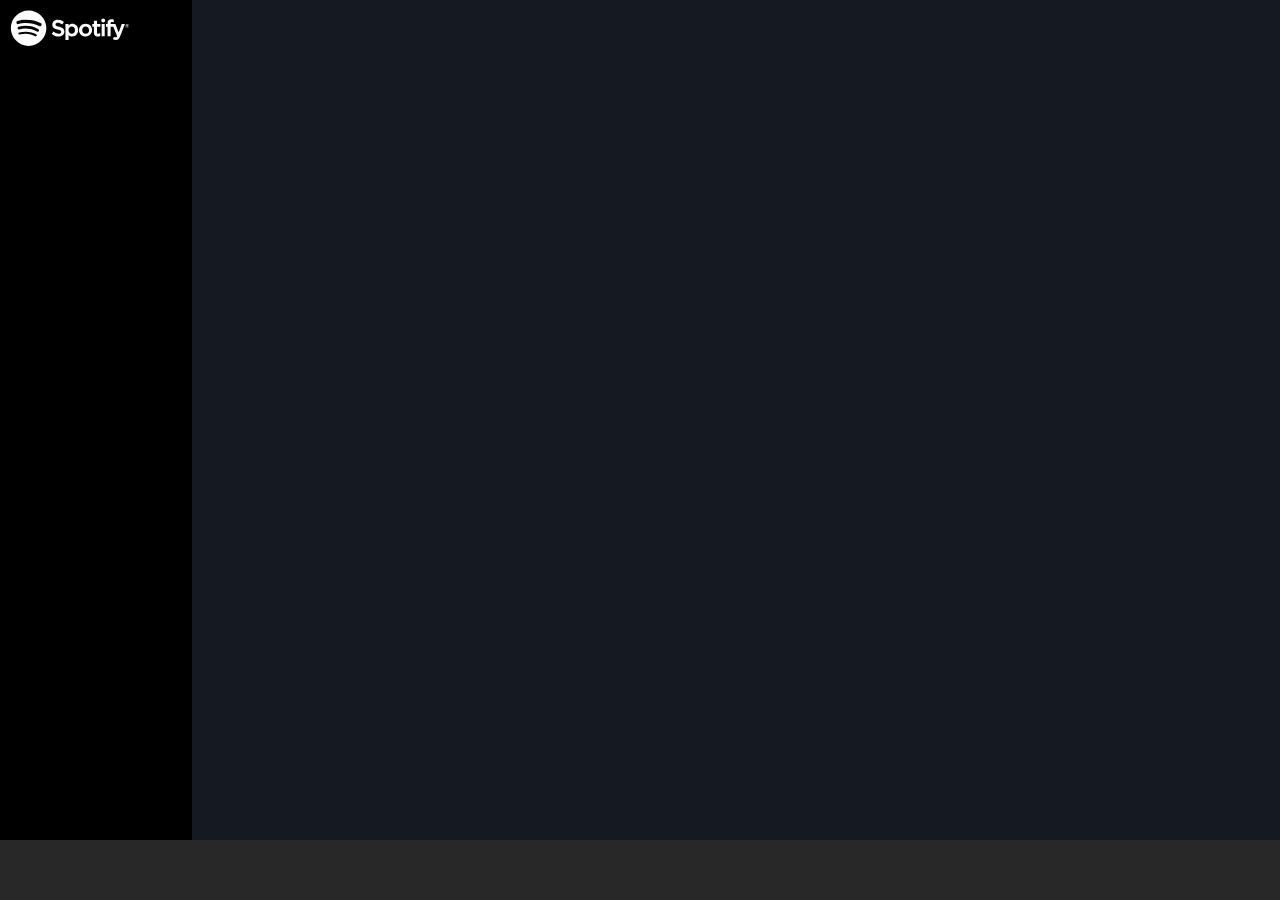
==== spotify/index.html @ ccfc7896 "Aggiunto struttura layout di base con il logo" ====
<!DOCTYPE html>
<html lang="en">
<head>
    <meta charset="UTF-8">
    <meta http-equiv="X-UA-Compatible" content="IE=edge">
    <meta name="viewport" content="width=device-width, initial-scale=1.0">
    <title>Spotify</title>
    <link rel="stylesheet" href="css/spotifywebResponsive.css">
    <link rel="stylesheet" href="css/style.css">
</head>
<body>
    <main>
        <aside class="side-bar">
            <!-- logo principale  -->
            <div class="logo">
                <img src="img/logo.svg" alt="Logo Spotify">
            <div>
            
        </aside>
        <section class="section-container"></section>

    </main>
    <footer></footer>
</body>
</html>
---- spotify/css/style.css ----
/* reset  */
* {
    margin: 0;
    padding: 0;
    box-sizing: border-box;
}
/* main  */
main {
    display: flex;
    height: calc(100vh - 60px);
}

/* side-bar laterale */
.side-bar {
    width: 15%;
    background-color: black;
    overflow-y: auto;
    padding: 10px;
}

.logo {
    width: 120px;
}

/* contenitore album */
.section-container {
    width: 85%;
    background-color: #141922;
}

/* footer  */
footer {
    display: flex;
    background-color: #282828;
    height: 60px;
}
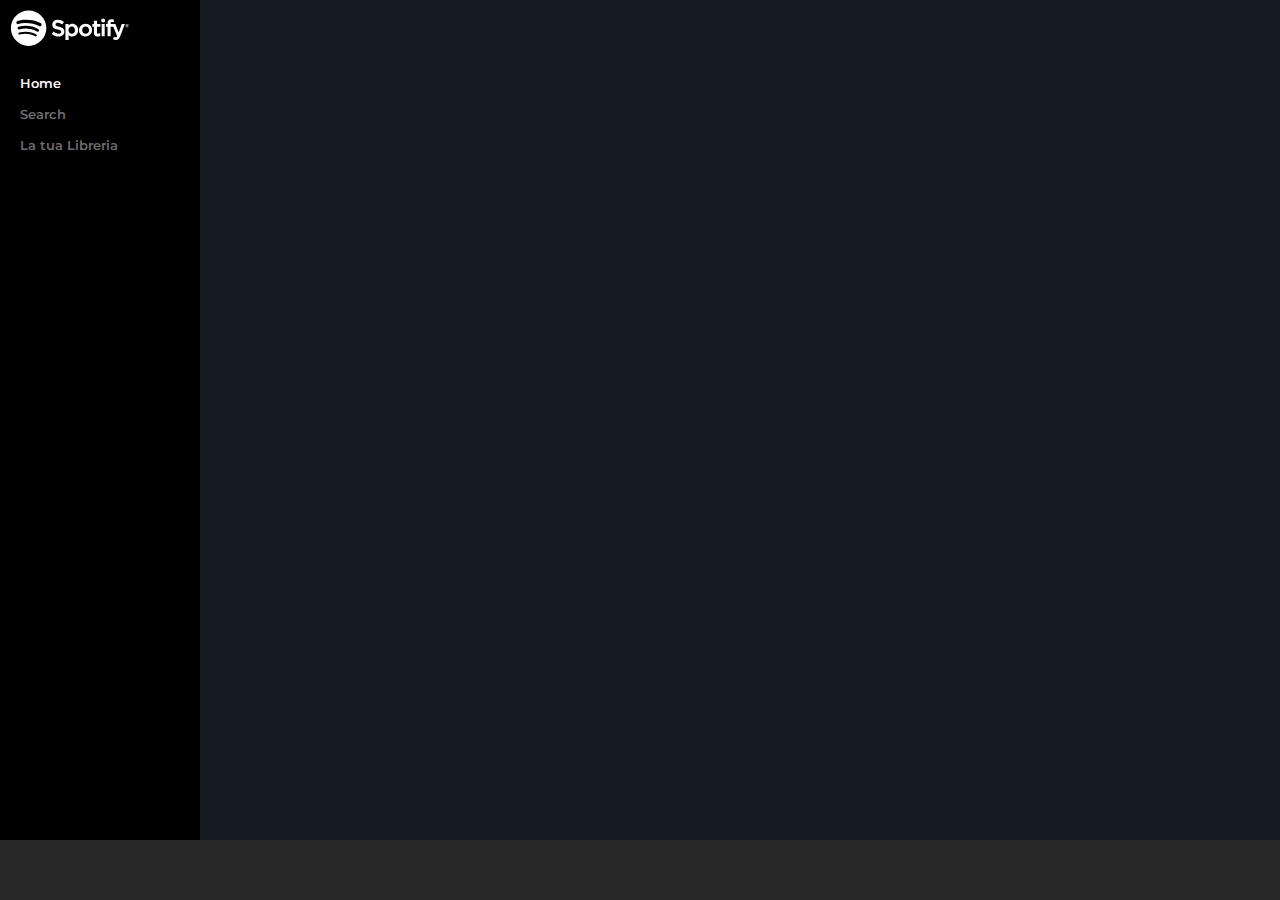
==== commit 6352abc6: "Aggiunto menu nav nella side bar" ====
--- a/spotify/index.html
+++ b/spotify/index.html
@@ -5,6 +5,12 @@
     <meta http-equiv="X-UA-Compatible" content="IE=edge">
     <meta name="viewport" content="width=device-width, initial-scale=1.0">
     <title>Spotify</title>
+    <!-- Google font  -->
+    <link rel="preconnect" href="https://fonts.googleapis.com">
+    <link rel="preconnect" href="https://fonts.gstatic.com" crossorigin>
+    <link href="https://fonts.googleapis.com/css2?family=Montserrat:wght@300;400;500;600;700&display=swap" rel="stylesheet">
+    <!-- fontawesome  -->
+    <link rel="stylesheet" href="https://cdnjs.cloudflare.com/ajax/libs/font-awesome/5.15.3/css/all.min.css" integrity="sha512-iBBXm8fW90+nuLcSKlbmrPcLa0OT92xO1BIsZ+ywDWZCvqsWgccV3gFoRBv0z+8dLJgyAHIhR35VZc2oM/gI1w==" crossorigin="anonymous" referrerpolicy="no-referrer" />
     <link rel="stylesheet" href="css/spotifywebResponsive.css">
     <link rel="stylesheet" href="css/style.css">
 </head>
@@ -15,6 +21,46 @@
             <div class="logo">
                 <img src="img/logo.svg" alt="Logo Spotify">
             <div>
+            <nav>
+                <ul class="margin-top-25">
+                    <li class="margin-top-15">
+                        <a href="#">
+                            <i class="icone-bianche fas fa-home"></i>
+                            <span class="scritte-bianche">Home</span>    
+                        </a>
+                    </li>
+                    <li class="testo-grigio margin-top-15">
+                        <a href="#">
+                            <i class="fas fa-search"></i>
+                            Search
+                        </a>
+                    </li>
+                    <li class="testo-grigio margin-top-15">  
+                        <a href="#">
+                            <i class="fas fa-inbox"></i>
+                            La tua Libreria
+                        </a>
+                    </li>
+                </ul>
+            </nav>
+
+
+
+            <!-- <div class="logo">
+                <img src="img/logo.svg" alt="Logo Spotify">
+            <div>
+            <div class="margin-top">
+                <i class="icone-bianche fas fa-home"></i>
+                <span class="scritte-bianche">Home</span>    
+            </div>
+            <div class="testo-grigio margin-top">
+                <i class="fas fa-search"></i>
+                Search
+            </div>
+            <div class="testo-grigio margin-top">
+                <i class="fas fa-inbox"></i>
+                La tua Libreria
+            </div> -->
             
         </aside>
         <section class="section-container"></section>
--- a/spotify/css/style.css
+++ b/spotify/css/style.css
@@ -3,6 +3,32 @@
     margin: 0;
     padding: 0;
     box-sizing: border-box;
+}
+
+/* common  */
+body {
+    font-family: 'Montserrat', sans-serif;
+    font-weight: 600;
+}
+
+.scritte-bianche {
+    color: #F9F9F9;
+}
+
+.icone-bianche {
+    color: #D2D2D2;
+}
+
+.testo-grigio {
+    color: #6E6E6E;
+}
+
+.margin-top-15 {
+    margin-top: 15px;
+}
+
+.margin-top-25 {
+    margin-top: 25px;
 }
 /* main  */
 main {
@@ -12,7 +38,7 @@
 
 /* side-bar laterale */
 .side-bar {
-    width: 15%;
+    width: 200px;
     background-color: black;
     overflow-y: auto;
     padding: 10px;
@@ -22,9 +48,22 @@
     width: 120px;
 }
 
+ul li {
+    list-style: none;
+    text-indent: -10px;
+    padding-left: 20px;
+    font-size: 13px;
+}
+
+ul li a {
+    text-decoration: none;
+    color: #6E6E6E;
+
+}
+
 /* contenitore album */
 .section-container {
-    width: 85%;
+    flex-grow: 1;
     background-color: #141922;
 }
 
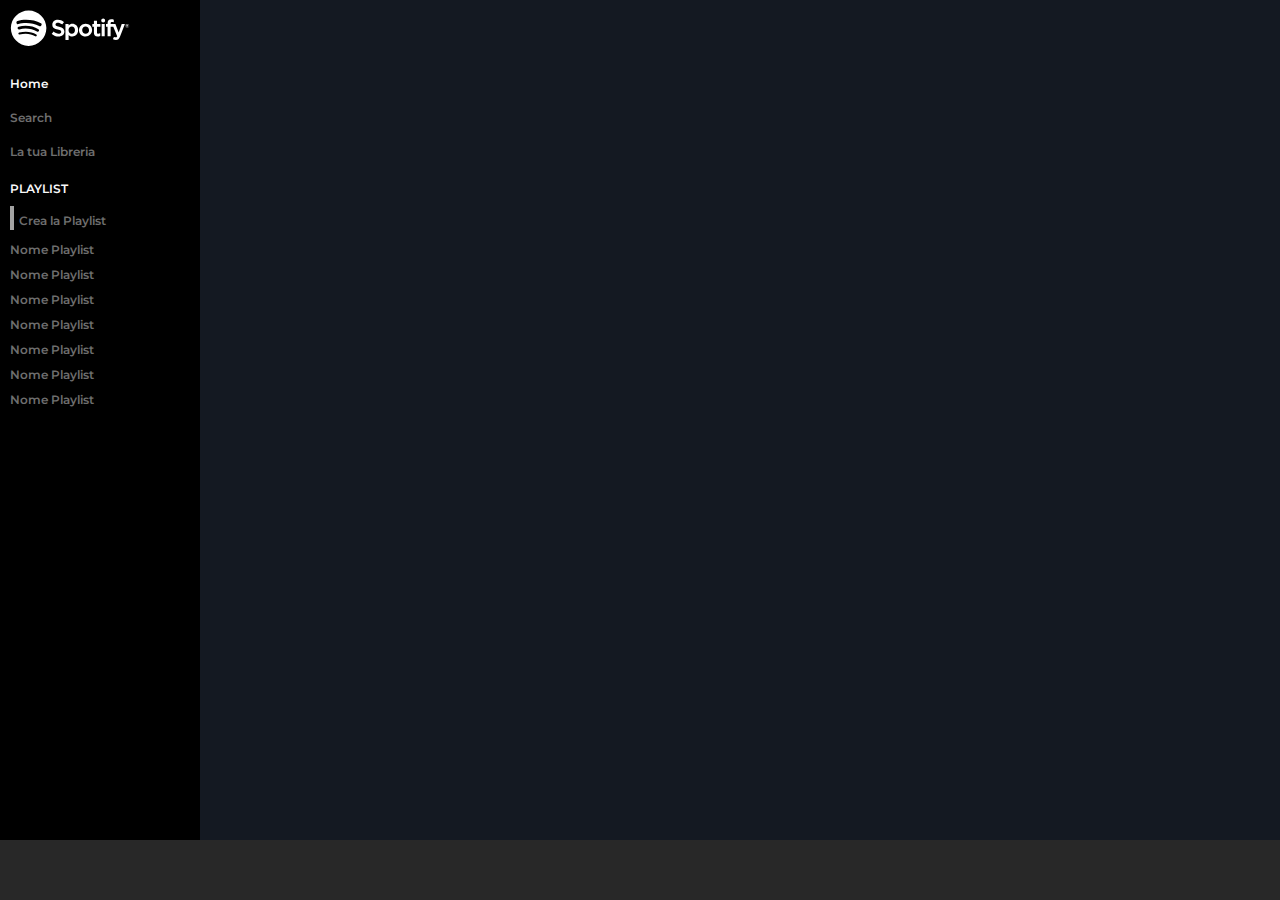
==== commit 94c65883: "Aggiunto sidebar laterale" ====
--- a/spotify/index.html
+++ b/spotify/index.html
@@ -20,51 +20,49 @@
             <!-- logo principale  -->
             <div class="logo">
                 <img src="img/logo.svg" alt="Logo Spotify">
-            <div>
+            </div>
             <nav>
-                <ul class="margin-top-25">
-                    <li class="margin-top-15">
+                <ul class="margin-top-20">
+                    <li>
                         <a href="#">
                             <i class="icone-bianche fas fa-home"></i>
-                            <span class="scritte-bianche">Home</span>    
+                            <span class="testo-bianco">Home</span>    
                         </a>
                     </li>
-                    <li class="testo-grigio margin-top-15">
+                    <li>
                         <a href="#">
                             <i class="fas fa-search"></i>
                             Search
                         </a>
                     </li>
-                    <li class="testo-grigio margin-top-15">  
+                    <li>  
                         <a href="#">
                             <i class="fas fa-inbox"></i>
                             La tua Libreria
                         </a>
                     </li>
                 </ul>
-            </nav>
-
-
-
-            <!-- <div class="logo">
-                <img src="img/logo.svg" alt="Logo Spotify">
-            <div>
-            <div class="margin-top">
-                <i class="icone-bianche fas fa-home"></i>
-                <span class="scritte-bianche">Home</span>    
-            </div>
-            <div class="testo-grigio margin-top">
-                <i class="fas fa-search"></i>
-                Search
-            </div>
-            <div class="testo-grigio margin-top">
-                <i class="fas fa-inbox"></i>
-                La tua Libreria
-            </div> -->
-            
+                <div class="testo-bianco margin-top-20 margin-bottom-10">PLAYLIST</div>
+                    <a href="#">
+                        <span class="plus-box">
+                            <i class="fas fa-plus"></i>
+                        </span>
+                    </a>
+                    <a href="#">
+                        <span>Crea la Playlist</span>
+                    </a>
+                    <ul>
+                        <li><a href="#">Nome Playlist</a></li>
+                        <li><a href="#">Nome Playlist</a></li>
+                        <li><a href="#">Nome Playlist</a></li>
+                        <li><a href="#">Nome Playlist</a></li>
+                        <li><a href="#">Nome Playlist</a></li>
+                        <li><a href="#">Nome Playlist</a></li>
+                        <li><a href="#">Nome Playlist</a></li>
+                    </ul>
+            </nav>  
         </aside>
         <section class="section-container"></section>
-
     </main>
     <footer></footer>
 </body>
--- a/spotify/css/style.css
+++ b/spotify/css/style.css
@@ -9,9 +9,11 @@
 body {
     font-family: 'Montserrat', sans-serif;
     font-weight: 600;
+    font-size: 12px;
+    color: #6E6E6E;
 }
 
-.scritte-bianche {
+.testo-bianco {
     color: #F9F9F9;
 }
 
@@ -19,16 +21,20 @@
     color: #D2D2D2;
 }
 
-.testo-grigio {
-    color: #6E6E6E;
+i {
+    font-size: 20px;
+}
+
+.margin-bottom-10 {
+    margin-bottom: 10px;
 }
 
 .margin-top-15 {
     margin-top: 15px;
 }
 
-.margin-top-25 {
-    margin-top: 25px;
+.margin-top-20 {
+    margin-top: 20px;
 }
 /* main  */
 main {
@@ -36,7 +42,7 @@
     height: calc(100vh - 60px);
 }
 
-/* side-bar laterale */
+/* sidebar laterale */
 .side-bar {
     width: 200px;
     background-color: black;
@@ -48,17 +54,31 @@
     width: 120px;
 }
 
+/* nav  */
 ul li {
     list-style: none;
-    text-indent: -10px;
-    padding-left: 20px;
-    font-size: 13px;
+    margin-top: 10px;
 }
 
-ul li a {
+a {
     text-decoration: none;
     color: #6E6E6E;
+}
 
+/* nav playlist  */
+
+ul:last-child li {
+    padding: 0px;
+}
+
+.plus-box {
+    color: black;
+    background-color: #A3A3A3;
+    font-size: 15px;
+    text-align: center;
+    line-height: 25px;
+    padding: 4px 0 1px 4px;
+    margin-right: 5px;
 }
 
 /* contenitore album */
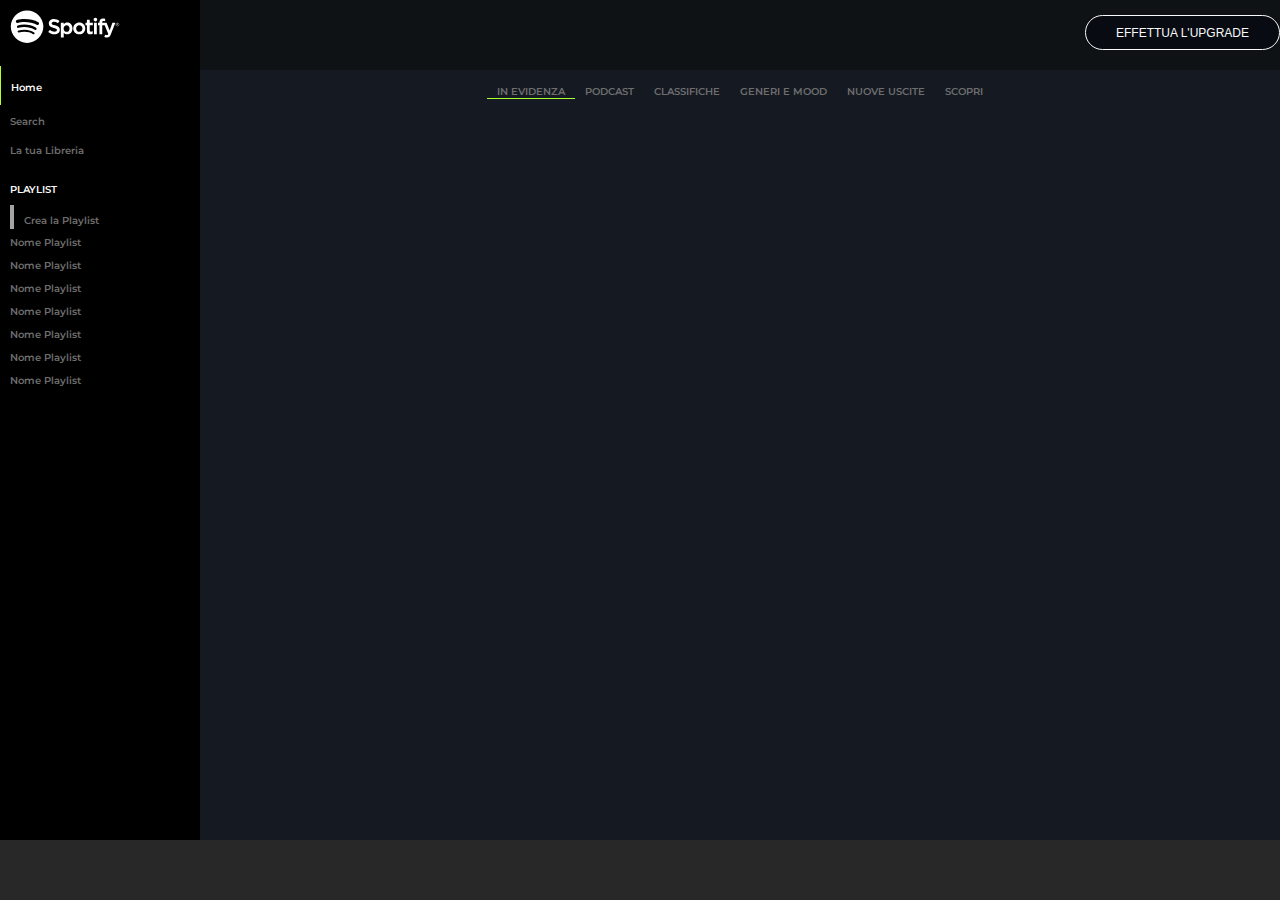
==== commit 744461b0: "Aggiunto menu nav album" ====
--- a/spotify/index.html
+++ b/spotify/index.html
@@ -16,14 +16,14 @@
 </head>
 <body>
     <main>
-        <aside class="side-bar">
+        <aside class="sidebar">
             <!-- logo principale  -->
             <div class="logo">
                 <img src="img/logo.svg" alt="Logo Spotify">
             </div>
             <nav>
                 <ul class="margin-top-20">
-                    <li>
+                    <li id="verde">
                         <a href="#">
                             <i class="icone-bianche fas fa-home"></i>
                             <span class="testo-bianco">Home</span>    
@@ -42,27 +42,39 @@
                         </a>
                     </li>
                 </ul>
-                <div class="testo-bianco margin-top-20 margin-bottom-10">PLAYLIST</div>
-                    <a href="#">
-                        <span class="plus-box">
+                <div class="padding-10 testo-bianco margin-top-10">PLAYLIST</div>
+                <a href="#">
+                        <span class="padding-10 plus-box">
                             <i class="fas fa-plus"></i>
-                        </span>
-                    </a>
-                    <a href="#">
-                        <span>Crea la Playlist</span>
-                    </a>
-                    <ul>
-                        <li><a href="#">Nome Playlist</a></li>
-                        <li><a href="#">Nome Playlist</a></li>
-                        <li><a href="#">Nome Playlist</a></li>
-                        <li><a href="#">Nome Playlist</a></li>
-                        <li><a href="#">Nome Playlist</a></li>
-                        <li><a href="#">Nome Playlist</a></li>
-                        <li><a href="#">Nome Playlist</a></li>
-                    </ul>
+                    </span>
+                </a>
+                <a href="#">
+                     <span>Crea la Playlist</span>
+                </a>
+                <ul>
+                    <li><a href="#">Nome Playlist</a></li>
+                    <li><a href="#">Nome Playlist</a></li>
+                    <li><a href="#">Nome Playlist</a></li>
+                    <li><a href="#">Nome Playlist</a></li>
+                    <li><a href="#">Nome Playlist</a></li>
+                    <li><a href="#">Nome Playlist</a></li>
+                    <li><a href="#">Nome Playlist</a></li>
+                </ul>
             </nav>  
         </aside>
-        <section class="section-container"></section>
+        <section class="album-container">
+            <div class="top-bar">
+                <button class="upgrade-button margin-top-15"><a href="">EFFETTUA L'UPGRADE</a></button>
+            </div>
+            <ul>
+                    <li><a href="">IN EVIDENZA</a></li>
+                    <li><a href="">PODCAST</a></li>
+                    <li><a href="">CLASSIFICHE</a></li>
+                    <li><a href="">GENERI E MOOD</a></li>
+                    <li><a href="">NUOVE USCITE</a></li>
+                    <li><a href="">SCOPRI</a></li>
+            </ul>
+        </section>
     </main>
     <footer></footer>
 </body>
--- a/spotify/css/style.css
+++ b/spotify/css/style.css
@@ -9,7 +9,7 @@
 body {
     font-family: 'Montserrat', sans-serif;
     font-weight: 600;
-    font-size: 12px;
+    font-size: 10px;
     color: #6E6E6E;
 }
 
@@ -22,19 +22,26 @@
 }
 
 i {
-    font-size: 20px;
+    font-size: 15px;
 }
 
 .margin-bottom-10 {
     margin-bottom: 10px;
 }
 
+.margin-top-10 {
+    margin-top: 10px;
+}
 .margin-top-15 {
     margin-top: 15px;
 }
 
 .margin-top-20 {
     margin-top: 20px;
+}
+
+.padding-10 {
+    padding: 10px;
 }
 /* main  */
 main {
@@ -43,21 +50,23 @@
 }
 
 /* sidebar laterale */
-.side-bar {
+.sidebar {
     width: 200px;
     background-color: black;
     overflow-y: auto;
-    padding: 10px;
 }
 
 .logo {
     width: 120px;
+    padding: 10px 0 0 10px;
 }
 
 /* nav  */
-ul li {
+#verde {
     list-style: none;
     margin-top: 10px;
+    padding: 10px;
+    border-left: 1px solid #ADFF2E;
 }
 
 a {
@@ -65,11 +74,11 @@
     color: #6E6E6E;
 }
 
+ul li {
+    padding: 5px 10px;
+}
+
 /* nav playlist  */
-
-ul:last-child li {
-    padding: 0px;
-}
 
 .plus-box {
     color: black;
@@ -78,13 +87,48 @@
     text-align: center;
     line-height: 25px;
     padding: 4px 0 1px 4px;
-    margin-right: 5px;
+    margin: 0 10px;
 }
 
 /* contenitore album */
-.section-container {
+.album-container {
     flex-grow: 1;
     background-color: #141922;
+}
+
+.top-bar {
+    width: 100%;
+    height: 70px;
+    background-color: rgba(8, 11, 8, 0.5);
+    text-align: right;
+}
+
+.upgrade-button {
+    height: 35px;
+    border: 1px solid #F9F9F9;
+    border-radius: 25px;
+    padding: 0 30px;
+    background-color: #080B12;
+    font-size: 12px;
+}
+
+.upgrade-button a {
+    color: #F9F9F9;
+}
+
+.album-container ul {
+    display: flex;
+    justify-content: center;
+}
+
+.album-container ul li {
+    padding: 0 10px;
+    margin-top: 15px;
+    list-style: none;
+}
+
+.album-container ul li:first-child {
+    border-bottom: 1px solid #ADFF2E;
 }
 
 /* footer  */
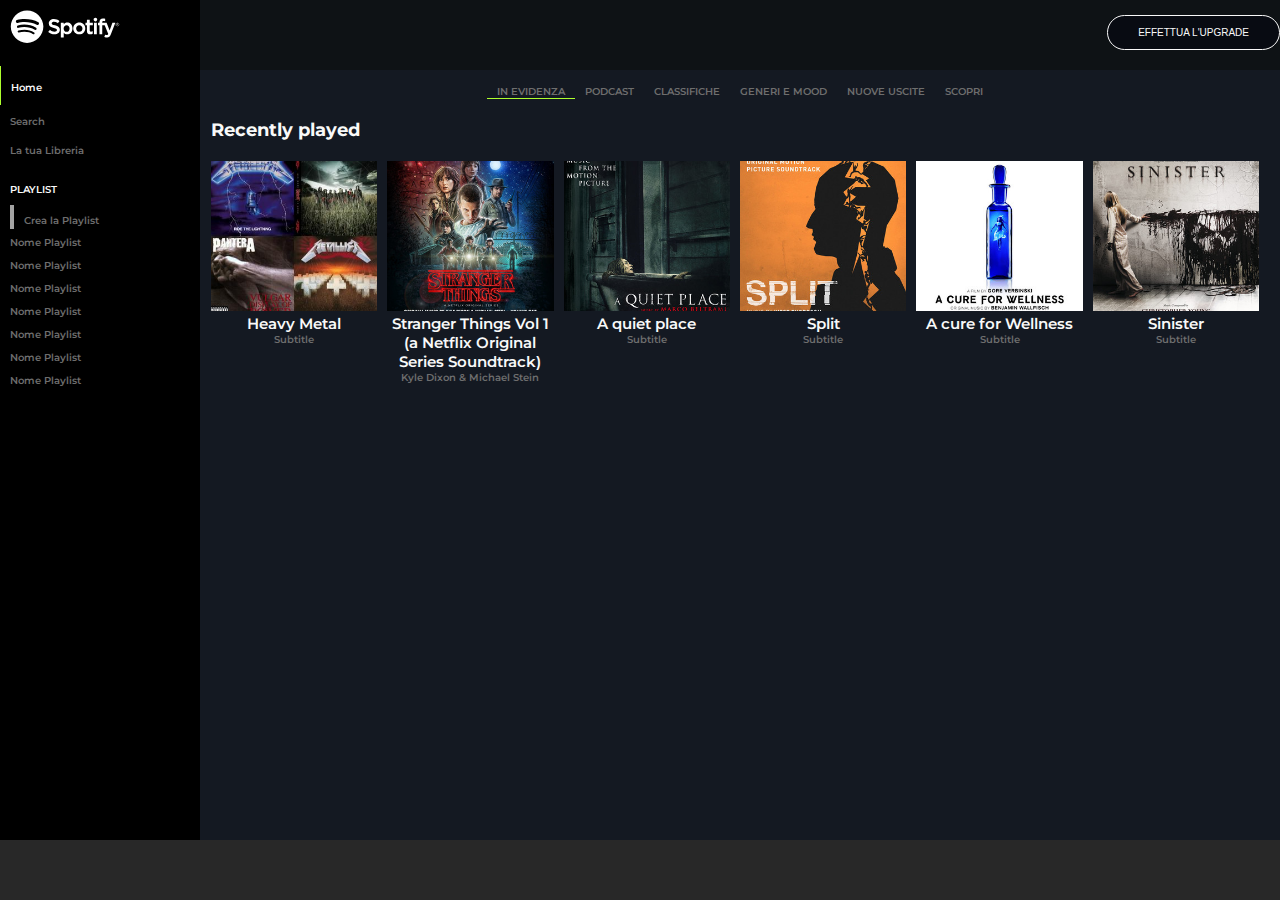
==== commit 3d65e04d: "Aggiunto sezione Recently Played" ====
--- a/spotify/index.html
+++ b/spotify/index.html
@@ -62,7 +62,10 @@
                 </ul>
             </nav>  
         </aside>
+
+        <!-- sezione album  -->
         <section class="album-container">
+
             <div class="top-bar">
                 <button class="upgrade-button margin-top-15"><a href="">EFFETTUA L'UPGRADE</a></button>
             </div>
@@ -74,6 +77,51 @@
                     <li><a href="">NUOVE USCITE</a></li>
                     <li><a href="">SCOPRI</a></li>
             </ul>
+
+
+            <div class="sezione-album">
+
+                <h2 class="testo-bianco">Recently played</h2>
+
+                <div class="recently-played">
+
+                    
+                    <div class="col-1">
+                        <img src="img/metal_lifting.jpg" alt="Metal">
+                        <p class="testo-bianco album-title">Heavy Metal</p>
+                        <p>Subtitle</p>
+                    </div>
+
+                    <div class="col-2">
+                        <img src="img/stranger.jpeg" alt="Stranger Things">
+                        <p class="testo-bianco album-title">Stranger Things Vol 1 (a Netflix Original Series Soundtrack)</p>
+                        <p>Kyle Dixon & Michael Stein</p>
+                    </div>
+
+                    <div class="col-3">
+                        <img src="img/aquietplace.jpeg" alt="A quiet place">
+                        <p class="testo-bianco album-title">A quiet place</p>
+                        <p>Subtitle</p>
+                    </div>
+                    
+                    <div class="col-4">
+                        <img src="img/split.jpeg" alt="Split">
+                        <p class="testo-bianco album-title">Split</p>
+                        <p>Subtitle</p>
+                    </div>
+                    <div class="col-5">
+                        <img src="img/cure.jpeg" alt="Wellness">
+                        <p class="testo-bianco album-title">A cure for Wellness</p>
+                        <p>Subtitle</p>
+                    </div>
+                    <div class="col-6">
+                        <img src="img/sinister.jpeg" alt="Sinister">
+                        <p class="testo-bianco album-title">Sinister</p>
+                        <p>Subtitle</p>
+                    </div>
+                </div>
+                
+            </div>
         </section>
     </main>
     <footer></footer>
--- a/spotify/css/style.css
+++ b/spotify/css/style.css
@@ -11,6 +11,11 @@
     font-weight: 600;
     font-size: 10px;
     color: #6E6E6E;
+}
+
+h2 {
+    font-size: 18px;
+    margin-bottom: 20px;
 }
 
 .testo-bianco {
@@ -51,7 +56,7 @@
 
 /* sidebar laterale */
 .sidebar {
-    width: 200px;
+    min-width: 200px;
     background-color: black;
     overflow-y: auto;
 }
@@ -92,8 +97,10 @@
 
 /* contenitore album */
 .album-container {
-    flex-grow: 1;
+    /* flex-grow: 1; */
     background-color: #141922;
+    width: 100%;
+    overflow-y: auto;
 }
 
 .top-bar {
@@ -109,7 +116,7 @@
     border-radius: 25px;
     padding: 0 30px;
     background-color: #080B12;
-    font-size: 12px;
+    font-size: 10px;
 }
 
 .upgrade-button a {
@@ -119,6 +126,7 @@
 .album-container ul {
     display: flex;
     justify-content: center;
+    margin-bottom: 20px;
 }
 
 .album-container ul li {
@@ -131,6 +139,44 @@
     border-bottom: 1px solid #ADFF2E;
 }
 
+.sezione-album {
+    margin: auto;
+    width: 98%;
+}
+
+.recently-played {
+    min-height: 50px;
+    display: flex;
+    justify-content: space-between;
+}
+
+.col-1, .col-2, .col-3, .col-4, .col-5, .col-6{
+    width: calc(100% / 6);
+    height: 150px;
+    margin-right: 10px;
+}
+
+/* .col-1 {
+    background-image: url("../img/metal_lifting.jpg");
+    background-size: cover;
+    background-repeat: no-repeat;
+} */
+
+.recently-played img {
+    width: 100%;
+    height: 100%;
+    object-fit: cover;
+    object-position: center;
+}
+
+.album-title {
+    font-size: 15px;
+}
+
+.recently-played p {
+    text-align: center;
+}
+
 /* footer  */
 footer {
     display: flex;
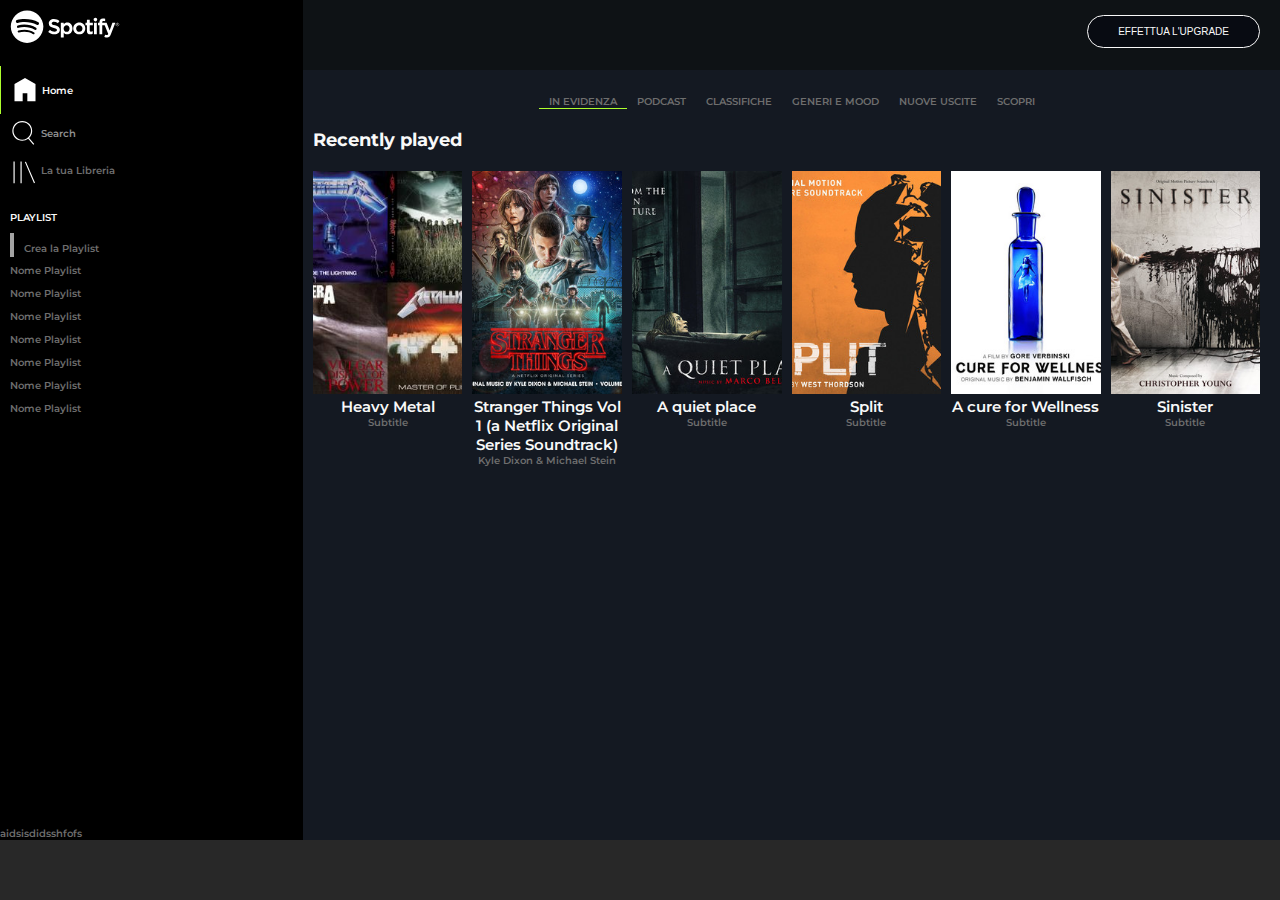
==== commit 0078bcda: "Fix: img icons nella sidebar" ====
--- a/spotify/index.html
+++ b/spotify/index.html
@@ -25,20 +25,20 @@
                 <ul class="margin-top-20">
                     <li id="verde">
                         <a href="#">
-                            <i class="icone-bianche fas fa-home"></i>
-                            <span class="testo-bianco">Home</span>    
+                            <img src="img/home.svg" alt="">
+                            <span class="testo-bianco vertical-align">Home</span>    
                         </a>
                     </li>
                     <li>
                         <a href="#">
-                            <i class="fas fa-search"></i>
-                            Search
+                            <img src="img/search.svg" alt="">
+                            <span class="vertical-align color">Search</span>  
                         </a>
                     </li>
                     <li>  
                         <a href="#">
-                            <i class="fas fa-inbox"></i>
-                            La tua Libreria
+                            <img src="img/libreria.svg" alt="">
+                            <span class="vertical-align color"></span>  La tua Libreria
                         </a>
                     </li>
                 </ul>
@@ -60,24 +60,33 @@
                     <li><a href="#">Nome Playlist</a></li>
                     <li><a href="#">Nome Playlist</a></li>
                 </ul>
-            </nav>  
+            </nav> 
+            
+            <div class="aside-bottom">
+                    aidsisdidsshfofs
+            </div>
+             
+            
+
         </aside>
 
         <!-- sezione album  -->
         <section class="album-container">
-
-            <div class="top-bar">
-                <button class="upgrade-button margin-top-15"><a href="">EFFETTUA L'UPGRADE</a></button>
+            <div class="top-bar-section">
+                <div class="top-bar">
+                    <button class="upgrade-button margin-top-15"><a href="">EFFETTUA L'UPGRADE</a></button>
+                </div>
             </div>
-            <ul>
-                    <li><a href="">IN EVIDENZA</a></li>
-                    <li><a href="">PODCAST</a></li>
-                    <li><a href="">CLASSIFICHE</a></li>
-                    <li><a href="">GENERI E MOOD</a></li>
-                    <li><a href="">NUOVE USCITE</a></li>
-                    <li><a href="">SCOPRI</a></li>
-            </ul>
-
+            <div class="menu-nav">
+                <ul>
+                        <li><a href="">IN EVIDENZA</a></li>
+                        <li><a href="">PODCAST</a></li>
+                        <li><a href="">CLASSIFICHE</a></li>
+                        <li><a href="">GENERI E MOOD</a></li>
+                        <li><a href="">NUOVE USCITE</a></li>
+                        <li><a href="">SCOPRI</a></li>
+                </ul>
+            </div>
 
             <div class="sezione-album">
 
--- a/spotify/css/style.css
+++ b/spotify/css/style.css
@@ -18,6 +18,10 @@
     margin-bottom: 20px;
 }
 
+.color {
+    color: #919191;
+}
+
 .testo-bianco {
     color: #F9F9F9;
 }
@@ -26,6 +30,10 @@
     color: #D2D2D2;
 }
 
+.vertical-align {
+    vertical-align: middle;
+}
+
 i {
     font-size: 15px;
 }
@@ -48,6 +56,7 @@
 .padding-10 {
     padding: 10px;
 }
+
 /* main  */
 main {
     display: flex;
@@ -56,14 +65,18 @@
 
 /* sidebar laterale */
 .sidebar {
-    min-width: 200px;
+    min-width: 150px;
     background-color: black;
     overflow-y: auto;
+    z-index: 1;
+    position: relative;
 }
 
 .logo {
     width: 120px;
     padding: 10px 0 0 10px;
+    /* z-index: 1;
+    position: relative; */
 }
 
 /* nav  */
@@ -83,8 +96,18 @@
     padding: 5px 10px;
 }
 
+aside li img {
+    width: 10%;
+    vertical-align: middle;
+}
+
+.aside-bottom {
+    position: absolute;
+    left: 0;
+    bottom: 0;
+}
+
 /* nav playlist  */
-
 .plus-box {
     color: black;
     background-color: #A3A3A3;
@@ -97,10 +120,17 @@
 
 /* contenitore album */
 .album-container {
-    /* flex-grow: 1; */
     background-color: #141922;
     width: 100%;
     overflow-y: auto;
+}
+
+.top-bar-section {
+    position: fixed;
+    top: 0;
+    left: 0;
+    width: 100%;
+    position: fixed;
 }
 
 .top-bar {
@@ -111,16 +141,21 @@
 }
 
 .upgrade-button {
-    height: 35px;
     border: 1px solid #F9F9F9;
     border-radius: 25px;
-    padding: 0 30px;
+    padding: 10px 30px;
     background-color: #080B12;
     font-size: 10px;
+    position: absolute;
+    right: 20px;
 }
 
 .upgrade-button a {
     color: #F9F9F9;
+}
+
+.menu-nav {
+    margin-top: 80px;
 }
 
 .album-container ul {
@@ -140,19 +175,20 @@
 }
 
 .sezione-album {
+    width: 98%;
+    /* margin-bottom: 20px; */
     margin: auto;
-    width: 98%;
 }
 
 .recently-played {
-    min-height: 50px;
+
+    /* min-height: 40px; */
     display: flex;
     justify-content: space-between;
 }
 
 .col-1, .col-2, .col-3, .col-4, .col-5, .col-6{
-    width: calc(100% / 6);
-    height: 150px;
+    width: 100%;
     margin-right: 10px;
 }
 
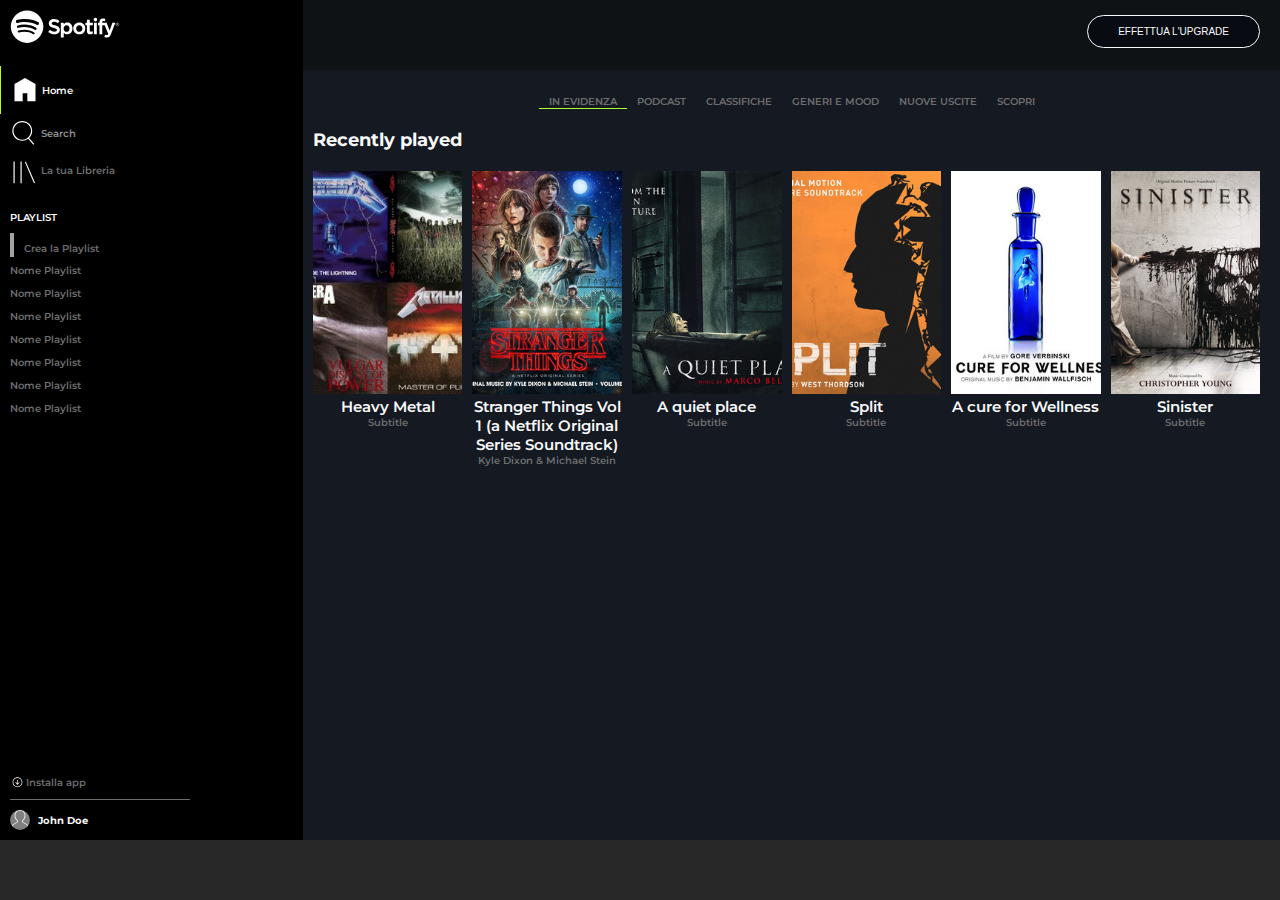
==== commit dbcf7b08: "Aggiunto sidebar completa" ====
--- a/spotify/index.html
+++ b/spotify/index.html
@@ -63,11 +63,16 @@
             </nav> 
             
             <div class="aside-bottom">
-                    aidsisdidsshfofs
+                <div class="installa-app">
+                    <img src="img/download.svg" alt="">
+                    <span class="vertical-align">Installa app</span>
+                </div>
+
+                <div class="profile testo-bianco">
+                    <img src="img/profile.svg" alt="">
+                    <span class="vertical-align">John Doe</span>
+                </div>
             </div>
-             
-            
-
         </aside>
 
         <!-- sezione album  -->
--- a/spotify/css/style.css
+++ b/spotify/css/style.css
@@ -106,6 +106,36 @@
     left: 0;
     bottom: 0;
 }
+
+.aside-bottom img {
+    width: 7%;
+    vertical-align: middle;
+}
+
+.installa-app{
+    width: 180px;
+    display: inline-block;
+    margin-left: 10px;
+    padding-bottom: 10px;
+    border-bottom: 1px solid #6E6E6E;
+}
+
+.profile {
+    margin: 10px;
+    font-weight: bold;
+}
+
+.profile img {
+    width: 20px;
+    height: 20px;
+    background-color: grey;
+    border-radius: 50%;
+    vertical-align: middle;
+}
+.profile span {
+    margin-left: 5px;
+}
+
 
 /* nav playlist  */
 .plus-box {
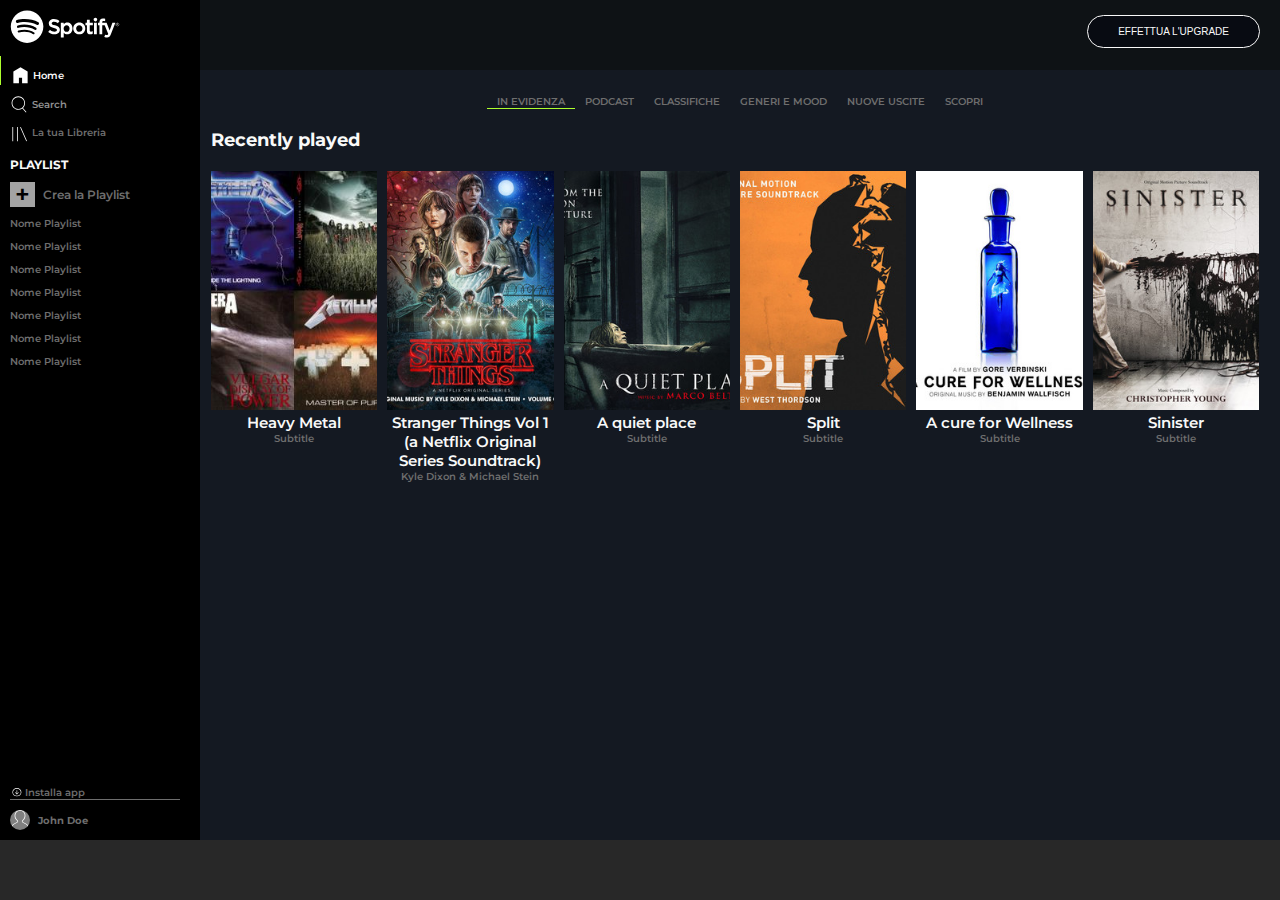
==== commit 5f012422: "Fix: sidebar" ====
--- a/spotify/index.html
+++ b/spotify/index.html
@@ -16,62 +16,71 @@
 </head>
 <body>
     <main>
-        <aside class="sidebar">
+        <aside>
             <!-- logo principale  -->
             <div class="logo">
                 <img src="img/logo.svg" alt="Logo Spotify">
             </div>
             <nav>
-                <ul class="margin-top-20">
-                    <li id="verde">
-                        <a href="#">
-                            <img src="img/home.svg" alt="">
-                            <span class="testo-bianco vertical-align">Home</span>    
-                        </a>
-                    </li>
-                    <li>
-                        <a href="#">
-                            <img src="img/search.svg" alt="">
-                            <span class="vertical-align color">Search</span>  
-                        </a>
-                    </li>
-                    <li>  
-                        <a href="#">
-                            <img src="img/libreria.svg" alt="">
-                            <span class="vertical-align color"></span>  La tua Libreria
-                        </a>
-                    </li>
-                </ul>
-                <div class="padding-10 testo-bianco margin-top-10">PLAYLIST</div>
-                <a href="#">
-                        <span class="padding-10 plus-box">
-                            <i class="fas fa-plus"></i>
-                    </span>
-                </a>
-                <a href="#">
-                     <span>Crea la Playlist</span>
-                </a>
-                <ul>
-                    <li><a href="#">Nome Playlist</a></li>
-                    <li><a href="#">Nome Playlist</a></li>
-                    <li><a href="#">Nome Playlist</a></li>
-                    <li><a href="#">Nome Playlist</a></li>
-                    <li><a href="#">Nome Playlist</a></li>
-                    <li><a href="#">Nome Playlist</a></li>
-                    <li><a href="#">Nome Playlist</a></li>
-                </ul>
+                <div>
+                    <ul>
+                        <li id="verde"> 
+                            <a href="#">
+                                <img src="img/home.svg" alt="">
+                                <span class="testo-bianco vertical-align">Home</span>    
+                            </a>
+                        <li>
+                            <a href="#">
+                                <img src="img/search.svg" alt="">
+                                <span class="vertical-align color">Search</span>  
+                            </a>
+                        </li>
+                        <li>
+                            <a href="#">
+                                <img src="img/libreria.svg" alt="">
+                                <span class="vertical-align color"></span>  La tua Libreria
+                            </a>
+                        </li>
+                    </ul>
+                </div>
+                <h3 class="testo-bianco padding-10 padding-top-15">PLAYLIST</h3>
+                <div class="padding-left-10">
+                    <a href="#">
+                        <span class="plus-box vertical-align">+</span>
+                    <!-- </a>
+                    <a href="#"> -->
+                        <span class="font-size-12 vertical-align">Crea la Playlist</span>
+                    </a>
+                </div>
+                <div class="playlist">
+                    <ul>
+                        <li><a href="#">Nome Playlist</a></li>
+                        <li><a href="#">Nome Playlist</a></li>
+                        <li><a href="#">Nome Playlist</a></li>
+                        <li><a href="#">Nome Playlist</a></li>
+                        <li><a href="#">Nome Playlist</a></li>
+                        <li><a href="#">Nome Playlist</a></li>
+                        <li><a href="#">Nome Playlist</a></li>
+                    </ul>
+                </div>
             </nav> 
             
             <div class="aside-bottom">
+
                 <div class="installa-app">
-                    <img src="img/download.svg" alt="">
-                    <span class="vertical-align">Installa app</span>
+                    <a href="">
+                        <img src="img/download.svg" alt="">
+                        <span class="vertical-align">Installa app</span>
+                    </a>
                 </div>
 
                 <div class="profile testo-bianco">
+                    <a href="">
                     <img src="img/profile.svg" alt="">
                     <span class="vertical-align">John Doe</span>
+                    </a>
                 </div>
+
             </div>
         </aside>
 
--- a/spotify/css/style.css
+++ b/spotify/css/style.css
@@ -17,6 +17,9 @@
     font-size: 18px;
     margin-bottom: 20px;
 }
+.font-size-12 {
+    font-size: 12px;
+}
 
 .color {
     color: #919191;
@@ -39,7 +42,7 @@
 }
 
 .margin-bottom-10 {
-    margin-bottom: 10px;
+    margin-bottom: 20px;
 }
 
 .margin-top-10 {
@@ -56,6 +59,13 @@
 .padding-10 {
     padding: 10px;
 }
+.padding-top-15 {
+    padding-top: 15px;
+}
+.padding-left-10 {
+    padding-left: 10px;
+}
+
 
 /* main  */
 main {
@@ -63,28 +73,43 @@
     height: calc(100vh - 60px);
 }
 
-/* sidebar laterale */
-.sidebar {
-    min-width: 150px;
+/* sidebar laterale ASIDE */
+
+aside {
+    width: 200px;
     background-color: black;
-    overflow-y: auto;
-    z-index: 1;
-    position: relative;
+    z-index: 2;
+    /* position: relative; */
+    display: flex;
+    flex-direction: column;
 }
 
 .logo {
     width: 120px;
-    padding: 10px 0 0 10px;
-    /* z-index: 1;
-    position: relative; */
+    padding: 10px 0 10px 10px;
 }
 
 /* nav  */
+
+nav {
+    display: flex;
+    flex-direction: column;
+}
+
+nav a {
+    margin-bottom: 5px;
+}
+
+
 #verde {
-    list-style: none;
-    margin-top: 10px;
-    padding: 10px;
     border-left: 1px solid #ADFF2E;
+}
+
+.playlist {
+    display: flex;
+    flex-direction: column;
+    flex-grow: 1;
+    overflow-y: auto;
 }
 
 a {
@@ -92,19 +117,25 @@
     color: #6E6E6E;
 }
 
-ul li {
-    padding: 5px 10px;
-}
-
-aside li img {
+nav {
+    height: 90%;
+}
+
+aside nav img {
     width: 10%;
     vertical-align: middle;
 }
 
+nav li {
+    list-style: none;
+    padding: 10px 0 0 10px;
+}
+
 .aside-bottom {
-    position: absolute;
-    left: 0;
-    bottom: 0;
+    display: flex;
+    flex-direction: column;
+    justify-content: flex-end;
+    
 }
 
 .aside-bottom img {
@@ -113,10 +144,9 @@
 }
 
 .installa-app{
-    width: 180px;
+    width: 170px;
     display: inline-block;
     margin-left: 10px;
-    padding-bottom: 10px;
     border-bottom: 1px solid #6E6E6E;
 }
 
@@ -136,22 +166,24 @@
     margin-left: 5px;
 }
 
-
 /* nav playlist  */
 .plus-box {
+    display: inline-block;
+    width: 25px;
+    height: 25px;
     color: black;
     background-color: #A3A3A3;
-    font-size: 15px;
+    font-size: 25px;
     text-align: center;
     line-height: 25px;
-    padding: 4px 0 1px 4px;
-    margin: 0 10px;
-}
-
-/* contenitore album */
+    margin-right: 5px;
+}
+
+/* contenitore ALBUM */
+
 .album-container {
     background-color: #141922;
-    width: 100%;
+    width: calc(100% - 200px);
     overflow-y: auto;
 }
 
@@ -160,7 +192,7 @@
     top: 0;
     left: 0;
     width: 100%;
-    position: fixed;
+    z-index: 1;
 }
 
 .top-bar {
@@ -245,7 +277,8 @@
 
 /* footer  */
 footer {
-    display: flex;
     background-color: #282828;
     height: 60px;
+    z-index: 3;
+    position: relative;
 }